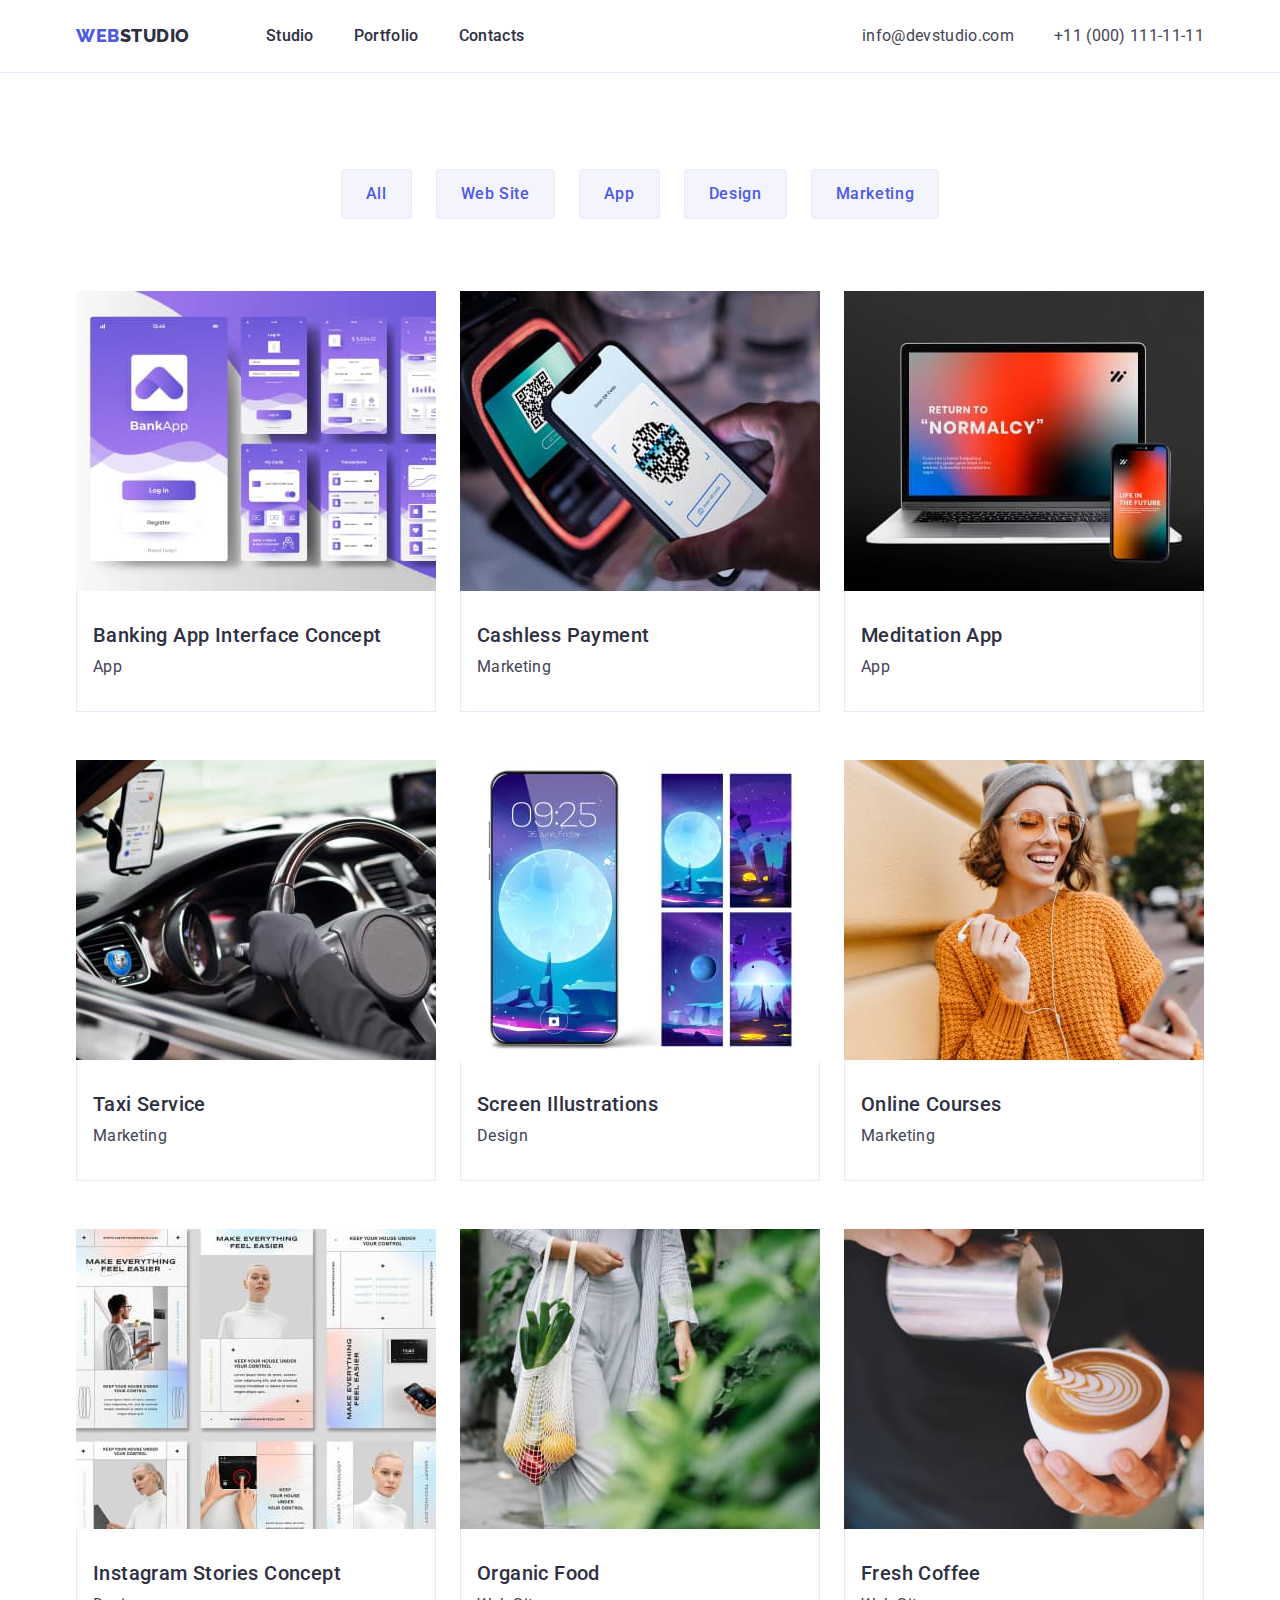
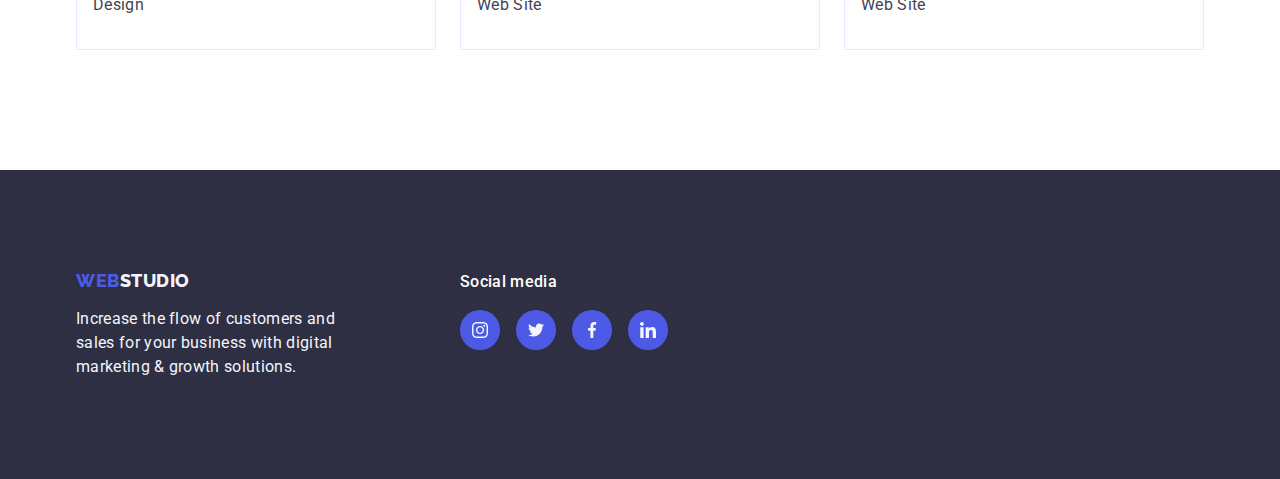
==== portfolio.html @ be149087 "svg" ====
<!DOCTYPE html>
<html lang="en">
  <head>
    <meta charset="UTF-8" />
    <meta name="viewport" content="width=device-width, initial-scale=1.0" />
    <title>Portfolio</title>
    <link
      rel="stylesheet"
      href="https://cdnjs.cloudflare.com/ajax/libs/modern-normalize/2.0.0/modern-normalize.min.css"
    />
    <link rel="stylesheet" href="./css/styles.css" />
    <link rel="preconnect" href="https://fonts.googleapis.com" />
    <link rel="preconnect" href="https://fonts.gstatic.com" crossorigin />
    <link
      href="https://fonts.googleapis.com/css2?family=Raleway:wght@800&family=Roboto:wght@400;500;700;900&display=swap"
      rel="stylesheet"
    />
  </head>
  <body>
    <header class="header">
      <div class="container header-container">
        <nav class="nav">
          <a class="logo logo-header link" href="./index.html"
            >Web<span class="dark-studio">Studio</span></a
          >
          <ul class="list nav-list">
            <li>
              <a class="menu link current" href="./index.html">Studio</a>
            </li>
            <li>
              <a class="menu link current" href="./portfolio.html">Portfolio</a>
            </li>
            <li>
              <a class="menu link current" href="">Contacts</a>
            </li>
          </ul>
        </nav>
        <address class="address">
          <ul class="list list-address">
            <li>
              <a class="contacts link" href="mailto:info@devstudio.com"
                >info@devstudio.com</a
              >
            </li>
            <li>
              <a class="contacts link" href="tel:+110001111111"
                >+11 (000) 111-11-11</a
              >
            </li>
          </ul>
        </address>
      </div>
    </header>
    <main class="page-portfolio">
      <section class="portfolio-section">
        <div class="container">
          <h1 class="visually-hidden">Filter</h1>
          <ul class="list buttons">
            <li class="button-list">
              <button type="button" class="filter">All</button>
            </li>
            <li class="button-list">
              <button type="button" class="filter">Web Site</button>
            </li>
            <li class="button-list">
              <button type="button" class="filter">App</button>
            </li>
            <li class="button-list">
              <button type="button" class="filter">Design</button>
            </li>
            <li class="button-list">
              <button type="button" class="filter">Marketing</button>
            </li>
          </ul>

          <ul class="list portfolio-list-img">
            <li class="list-item-portfolio">
              <a class="link" href="">
                <img
                  src="./images/1.jpg"
                  alt="Banking App"
                  width="360"
                  height="300"
                />
                <div class="cards-name-filter">
                  <h2 class="title-picture">Banking App Interface Concept</h2>
                  <p class="picture-text">App</p>
                </div></a
              >
            </li>
            <li class="list-item-portfolio">
              <a class="link" href="">
                <img
                  src="./images/2.jpg"
                  alt="Payment"
                  width="360"
                  height="300"
                />
                <div class="cards-name-filter">
                  <h2 class="title-picture">Cashless Payment</h2>
                  <p class="picture-text">Marketing</p>
                </div></a
              >
            </li>
            <li class="list-item-portfolio">
              <a class="link" href="">
                <img
                  src="./images/3.jpg"
                  alt="Meditation App"
                  width="360"
                  height="300"
                />
                <div class="cards-name-filter">
                  <h2 class="title-picture">Meditation App</h2>
                  <p class="picture-text">App</p>
                </div></a
              >
            </li>

            <li class="list-item-portfolio">
              <a class="link" href=""
                ><img
                  src="./images/4.jpg"
                  alt="Taxi Service"
                  width="360"
                  height="300"
                />
                <div class="cards-name-filter">
                  <h2 class="title-picture">Taxi Service</h2>
                  <p class="picture-text">Marketing</p>
                </div></a
              >
            </li>
            <li class="list-item-portfolio">
              <a class="link" href="">
                <img
                  src="./images/5.jpg"
                  alt="Screen Illustrations"
                  width="360"
                  height="300"
                />
                <div class="cards-name-filter">
                  <h2 class="title-picture">Screen Illustrations</h2>
                  <p class="picture-text">Design</p>
                </div></a
              >
            </li>
            <li class="list-item-portfolio">
              <a class="link" href=""
                ><img
                  src="./images/6.jpg"
                  alt="Online Courses"
                  width="360"
                  height="300"
                />
                <div class="cards-name-filter">
                  <h2 class="title-picture">Online Courses</h2>
                  <p class="picture-text">Marketing</p>
                </div></a
              >
            </li>

            <li class="list-item-portfolio">
              <a class="link" href=""
                ><img
                  src="./images/7.jpg"
                  alt="Instagram Stories Concept"
                  width="360"
                  height="300"
                />
                <div class="cards-name-filter">
                  <h2 class="title-picture">Instagram Stories Concept</h2>
                  <p class="picture-text">Design</p>
                </div></a
              >
            </li>
            <li class="list-item-portfolio">
              <a class="link" href=""
                ><img
                  src="./images/8.jpg"
                  alt="Organic Food"
                  width="360"
                  height="300"
                />
                <div class="cards-name-filter">
                  <h2 class="title-picture">Organic Food</h2>
                  <p class="picture-text">Web Site</p>
                </div></a
              >
            </li>
            <li class="list-item-portfolio">
              <a class="link" href="">
                <img
                  src="./images/9.jpg"
                  alt="Fresh Coffee"
                  width="360"
                  height="300"
                />
                <div class="cards-name-filter">
                  <h2 class="title-picture">Fresh Coffee</h2>
                  <p class="picture-text">Web Site</p>
                </div></a
              >
            </li>
          </ul>
        </div>
      </section>
    </main>
    <footer class="footer">
      <div class="container container-footer">
        <div>
          <a class="logo link logo-footer" href="./index.html"
            >Web<span class="studio">Studio</span></a
          >
          <p class="footer-paragraph">
            Increase the flow of customers and sales for your business with
            digital marketing & growth solutions.
          </p>
        </div>
        <div>
          <h3 class="footer-social-media">Social media</h3>
          <ul class="socials-block-icons-footer">
            <li class="list">
              <a href=""
                ><div class="socials-block">
                  <svg class="socials-icons" width="16" height="16">
                    <use href="./images/icons.svg#icon-instagram"></use>
                  </svg></div
              ></a>
            </li>
            <li class="list">
              <a href=""
                ><div class="socials-block">
                  <svg class="socials-icons" width="16" height="16">
                    <use href="./images/icons.svg#icon-twitter"></use>
                  </svg></div
              ></a>
            </li>
            <li class="list">
              <a href=""
                ><div class="socials-block">
                  <svg class="socials-icons" width="16" height="16">
                    <use href="./images/icons.svg#icon-facebook"></use>
                  </svg></div
              ></a>
            </li>
            <li class="list">
              <a href=""
                ><div class="socials-block">
                  <svg class="socials-icons" width="16" height="16">
                    <use href="./images/icons.svg#icon-linkedin"></use>
                  </svg></div
              ></a>
            </li>
          </ul>
        </div>
      </div>
    </footer>
  </body>
</html>
---- css/styles.css ----
:root {
  --primary-font: "Roboto", sans-serif;
  --logo-font: "Raleway", sans-serif;
  --primary-brand-color: #4d5ae5;
  --pressed-state-color: #404bbf;
  --dark-color: #2e2f42;
  --text-color: #434455;
  --accent-color: #e7e9fc;
  --light-color: #f4f4fd;
  --white-background: #fff;
  --green-color: #31d0aa;
  --light-slate: #8e8f99;
}
body {
  font-family: var(--primary-font);
  color: var(--text-color);
  background-color: var(--white-background);
}

p,
h1,
h2,
h3,
h4,
h5,
h6 {
  margin-top: 0;
  margin-bottom: 0;
}
ul {
  margin-top: 0;
  margin-bottom: 0;
  padding-left: 0;
}
img {
  display: block;
}
/*--------------------header--------------------*/
.header {
  border-bottom: 1px solid var(--accent-color);
}

.container {
  max-width: 1158px;
  width: 100%;
  padding-left: 15px;
  padding-right: 15px;
  margin: 0 auto;
}
.nav {
  display: flex;
  align-items: center;
  flex-grow: 1;
}
.nav-list {
  display: flex;
  gap: 40px;
}

.current {
  position: relative;
}

.current:hover::after {
  content: "";
  position: absolute;
  height: 4px;
  width: 100%;
  border-radius: 2px;
  bottom: 0;
  left: 0;
  background-color: var(--pressed-state-color);
}

.list-address {
  display: flex;
  gap: 40px;
}
.header-container {
  display: flex;
  align-items: center;
}
.logo {
  font-family: var(--logo-font);
  font-size: 18px;
  color: var(--primary-brand-color);
  font-weight: 800;
  line-height: 1.17;
  letter-spacing: 0.03em;
  text-transform: uppercase;
}

.logo-header {
  margin-right: 76px;
}

.link {
  text-decoration: none;
}
.list {
  list-style: none;
}
.dark-studio {
  color: var(--dark-color);
}

.menu {
  font-weight: 500;
  font-size: 16px;
  line-height: 1.5;
  letter-spacing: 0.02em;
  color: var(--dark-color);
  text-decoration: none;
  padding: 24px 0;
  display: block;
}
.menu:hover,
.menu:focus {
  color: var(--pressed-state-color);
}
.address {
  font-style: normal;
}

.contacts {
  font-size: 16px;
  line-height: 1.5;
  letter-spacing: 0.02em;
  color: var(--text-color);
  text-decoration: none;
}
.contacts:hover,
.contacts:focus {
  color: var(--pressed-state-color);
}

/*--------------------solutions--------------------*/
.title {
  background-color: var(--dark-color);
  margin: 0;
  padding: 188px 0;
  background-image: linear-gradient(
      rgba(46, 47, 66, 0.7),
      rgba(46, 47, 66, 0.7)
    ),
    url(../images/people-office.jpg);
}
.main-title {
  font-size: 56px;
  line-height: 1.07;
  letter-spacing: 0.02em;
  color: var(--white-background);
  max-width: 496px;
  margin: 0 auto;
  text-align: center;
  font-weight: 700;
}
.main-button {
  display: block;
  margin: auto;
  font-size: 16px;
  font-family: var(--primary-font);
  font-weight: 500;
  line-height: 1.5;
  letter-spacing: 0.04em;
  color: var(--white-background);
  background-color: var(--primary-brand-color);
  cursor: pointer;
  padding: 16px 32px;
  border-radius: 4px;
  box-shadow: 0px 4px 4px 0px rgba(0, 0, 0, 0.15);
  margin-top: 48px;
  min-width: 169px;
  height: 56px;
  border: none;
}
.main-button:hover,
.main-button:focus {
  color: var(--white-background);
  background-color: var(--pressed-state-color);
}

/*--------------------features--------------------*/
.visually-hidden {
  position: absolute;
  width: 1px;
  height: 1px;
  margin: -1px;
  border: 0;
  padding: 0;
  white-space: nowrap;
  clip-path: inset(100%);
  clip: rect(0 0 0 0);
  overflow: hidden;
}
.list-features {
  display: flex;
  gap: 24px;
}

.features-block {
  padding: 24px 100px;
  width: 264;
  height: 112;
  background-color: var(--light-color);
  border-radius: 4px;
  margin-bottom: 8px;
}

.item-features {
  width: calc((100% - 72px) / 4);
}
.title-feature {
  font-weight: 500;
  font-size: 20px;
  line-height: 1.2;
  letter-spacing: 0.02em;
  color: var(--dark-color);
  margin-bottom: 8px;
}
.feature-text {
  color: var(--text-color);
  font-size: 16px;
  line-height: 1.5;
  letter-spacing: 0.02em;
}
.features {
  padding: 120px 0;
}
/*--------------------doings--------------------*/
.doings {
  padding-bottom: 120px;
}
.item-doings {
  width: calc((100% - 48px) / 3);
}
.doings-tiile {
  font-size: 36px;
  font-weight: 700;
  line-height: 1.11;
  text-align: center;
  letter-spacing: 0.02em;
  color: var(--dark-color);
  text-transform: capitalize;
  margin-bottom: 72px;
}
.list-doinds {
  display: flex;
  gap: 24px;
  justify-content: center;
}
.img-doings {
  width: 100%;
  max-width: 360px;
}

/*--------------------team--------------------*/

.team {
  background-color: var(--light-color);
  padding: 120px 0;
}

.team-title {
  font-size: 36px;
  line-height: 1.11;
  text-align: center;
  letter-spacing: 0.02em;
  text-transform: capitalize;
  color: var(--dark-color);
  margin-bottom: 72px;
  font-weight: 700;
}

.list-team {
  display: flex;
  gap: 24px;
}

.cards {
  background-color: var(--white-background);
  border-radius: 0px 0px 4px 4px;
  box-shadow: 0px 2px 1px 0px rgba(46, 47, 66, 0.08),
    0px 1px 1px 0px rgba(46, 47, 66, 0.16),
    0px 1px 6px 0px rgba(46, 47, 66, 0.08);
  width: calc((100% - 72px) / 4);
}

.name-profession {
  padding: 32px 16px;
}

.team-card-name {
  font-weight: 500;
  font-size: 20px;
  line-height: 1.2;
  letter-spacing: 0.02em;
  color: var(--dark-color);
  text-align: center;
  margin-bottom: 8px;
}

.team-card-profession {
  color: var(--text-color);
  font-size: 16px;
  line-height: 1.5;
  letter-spacing: 0.02em;
  text-align: center;
}

.socials-block-icons {
  display: flex;
  align-items: center;
  justify-content: center;
  margin-top: 8px;
  gap: 24px;
}

.socials-block {
  display: flex;
  align-items: center;
  justify-content: center;
  position: relative;
  height: 40px;
  width: 40px;
  border-radius: 50%;
  background-color: var(--primary-brand-color);
}

.socials-block:hover {
  background-color: var(--green-color);
}
.socials-icons {
}

/*--------------------customers--------------------*/
.customers {
  padding: 120px 156px;
}

.customers-title {
  font-size: 36px;
  line-height: 1.11;
  text-align: center;
  letter-spacing: 0.02em;
  text-transform: capitalize;
  color: var(--dark-color);
  margin-bottom: 72px;
  font-weight: 700;
}

.customers-block {
  display: flex;
  justify-content: center;
  gap: 24px;
}

.customers-item {
  display: flex;
  justify-content: center;
  align-items: center;
  border-radius: 4px;
  border: 1px solid var(--light-slate);
  width: 168px;
  height: 88px;
}

.customers-icons {
  fill: var(--light-slate);
}

.customers-item:hover {
  border: 1px solid var(--pressed-state-color);
}

.customers-item:is(:hover) .customers-icons {
  fill: var(--pressed-state-color);
}

/*--------------------footer--------------------*/
.footer {
  background-color: var(--dark-color);
  padding: 100px 0;
}

.container-footer {
  display: flex;
  gap: 120px;
}

.footer-social-media {
  font-size: 16px;
  font-style: normal;
  font-weight: 500;
  line-height: 24px;
  letter-spacing: 0.02em;
  color: var(--white-background);
  margin-bottom: 16px;
}

.socials-block-icons-footer {
  display: flex;
  align-items: center;
  justify-content: center;
  margin-top: 8px;
  gap: 16px;
}

.logo-footer {
  display: inline-block;
  margin-bottom: 16px;
}

.footer .studio {
  color: var(--light-color);
}

.footer-paragraph {
  font-size: 16px;
  line-height: 1.5;
  color: var(--light-color);
  letter-spacing: 0.02em;
  width: 100%;
  max-width: 264px;
}

/*--------------------buttons-portfolio--------------------*/
.portfolio-section {
  padding-top: 96px;
  padding-bottom: 120px;
}

.buttons {
  display: flex;
  justify-content: center;
  gap: 24px;
  margin-bottom: 72px;
}

.filter {
  font-family: var(--primary-font);
  font-weight: 500;
  letter-spacing: 0.04em;
  font-size: 16px;
  line-height: 1.5;
  color: var(--primary-brand-color);
  background-color: var(--light-color);
  cursor: pointer;
  border-radius: 4px;
  border: 1px solid var(--accent-color);
  padding: 12px 24px;
}

.filter:hover,
.filter:focus {
  color: var(--white-background);
  background-color: var(--pressed-state-color);
  border: 1px solid transparent;
}

.portfolio-list-img {
  padding: 0;
  display: flex;
  flex-wrap: wrap;
  row-gap: 48px;
  column-gap: 24px;
}

.list-item-portfolio {
  background: var(--white-background);
  width: calc((100% - 48px) / 3);
}
.cards-name-filter {
  padding-top: 32px;
  padding-right: 16px;
  padding-bottom: 32px;
  padding-left: 16px;
  border: 1px solid var(--accent-color);
  border-top: none;
}
.title-picture {
  font-weight: 500;
  font-size: 20px;
  line-height: 1.2;
  letter-spacing: 0.02em;
  color: var(--dark-color);
  margin-bottom: 8px;
}
.picture-text {
  color: var(--text-color);
  font-size: 16px;
  line-height: 1.5;
  letter-spacing: 0.02em;
}
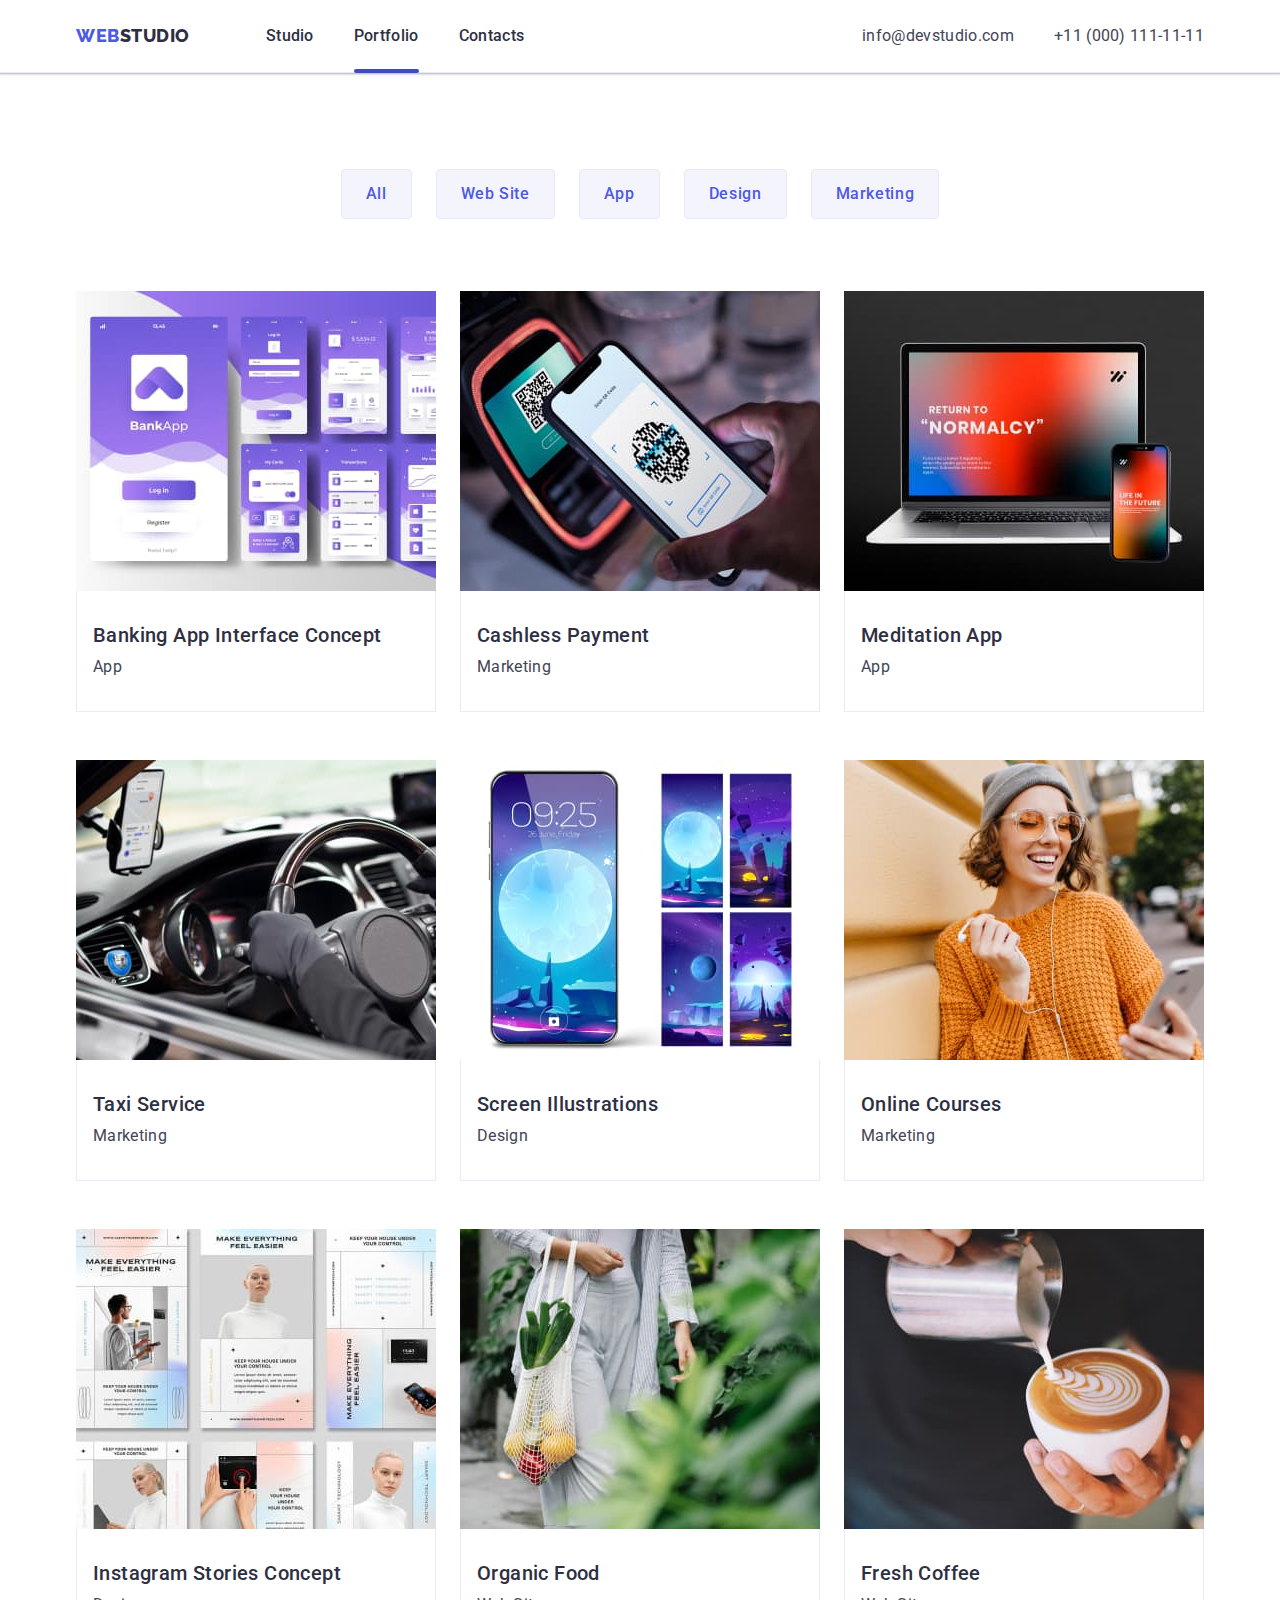
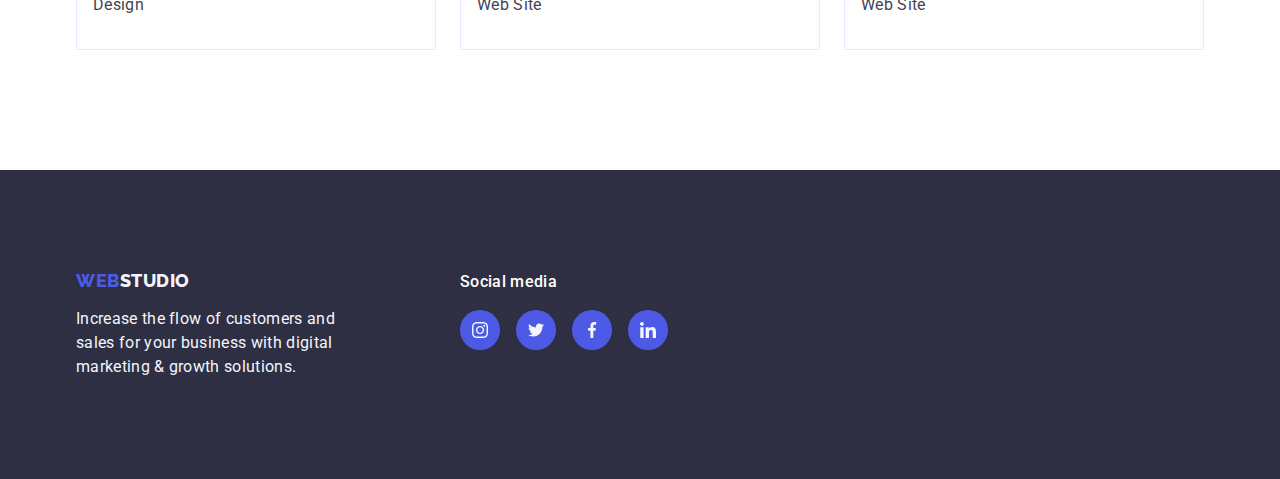
==== commit cf18be66: "update" ====
--- a/portfolio.html
+++ b/portfolio.html
@@ -25,13 +25,13 @@
           >
           <ul class="list nav-list">
             <li>
-              <a class="menu link current" href="./index.html">Studio</a>
+              <a class="menu link" href="./index.html">Studio</a>
             </li>
             <li>
               <a class="menu link current" href="./portfolio.html">Portfolio</a>
             </li>
             <li>
-              <a class="menu link current" href="">Contacts</a>
+              <a class="menu link" href="">Contacts</a>
             </li>
           </ul>
         </nav>
@@ -76,12 +76,20 @@
           <ul class="list portfolio-list-img">
             <li class="list-item-portfolio">
               <a class="link" href="">
-                <img
-                  src="./images/1.jpg"
-                  alt="Banking App"
-                  width="360"
-                  height="300"
-                />
+                <div class="img-and-text">
+                  <img
+                    class="portfolio-image"
+                    src="./images/1.jpg"
+                    alt="Banking App"
+                    width="360"
+                    height="300"
+                  />
+                  <p class="portfolio-cover-text">
+                    Lorem ipsum dolor sit amet consectetur adipisicing elit.
+                    Ullam, qui aliquam eligendi neque mollitia incidunt? Iure
+                    ratione veritatis magnam vitae.
+                  </p>
+                </div>
                 <div class="cards-name-filter">
                   <h2 class="title-picture">Banking App Interface Concept</h2>
                   <p class="picture-text">App</p>
@@ -90,12 +98,19 @@
             </li>
             <li class="list-item-portfolio">
               <a class="link" href="">
-                <img
-                  src="./images/2.jpg"
-                  alt="Payment"
-                  width="360"
-                  height="300"
-                />
+                <div class="img-and-text">
+                  <img
+                    src="./images/2.jpg"
+                    alt="Payment"
+                    width="360"
+                    height="300"
+                  />
+                  <p class="portfolio-cover-text">
+                    Lorem ipsum dolor sit amet consectetur adipisicing elit.
+                    Ullam, qui aliquam eligendi neque mollitia incidunt? Iure
+                    ratione veritatis magnam vitae.
+                  </p>
+                </div>
                 <div class="cards-name-filter">
                   <h2 class="title-picture">Cashless Payment</h2>
                   <p class="picture-text">Marketing</p>
@@ -104,12 +119,19 @@
             </li>
             <li class="list-item-portfolio">
               <a class="link" href="">
-                <img
-                  src="./images/3.jpg"
-                  alt="Meditation App"
-                  width="360"
-                  height="300"
-                />
+                <div class="img-and-text">
+                  <img
+                    src="./images/3.jpg"
+                    alt="Meditation App"
+                    width="360"
+                    height="300"
+                  />
+                  <p class="portfolio-cover-text">
+                    Lorem ipsum dolor sit amet consectetur adipisicing elit.
+                    Ullam, qui aliquam eligendi neque mollitia incidunt? Iure
+                    ratione veritatis magnam vitae.
+                  </p>
+                </div>
                 <div class="cards-name-filter">
                   <h2 class="title-picture">Meditation App</h2>
                   <p class="picture-text">App</p>
@@ -119,12 +141,19 @@
 
             <li class="list-item-portfolio">
               <a class="link" href=""
-                ><img
-                  src="./images/4.jpg"
-                  alt="Taxi Service"
-                  width="360"
-                  height="300"
-                />
+                ><div class="img-and-text">
+                  <img
+                    src="./images/4.jpg"
+                    alt="Taxi Service"
+                    width="360"
+                    height="300"
+                  />
+                  <p class="portfolio-cover-text">
+                    Lorem ipsum dolor sit amet consectetur adipisicing elit.
+                    Ullam, qui aliquam eligendi neque mollitia incidunt? Iure
+                    ratione veritatis magnam vitae.
+                  </p>
+                </div>
                 <div class="cards-name-filter">
                   <h2 class="title-picture">Taxi Service</h2>
                   <p class="picture-text">Marketing</p>
@@ -133,12 +162,19 @@
             </li>
             <li class="list-item-portfolio">
               <a class="link" href="">
-                <img
-                  src="./images/5.jpg"
-                  alt="Screen Illustrations"
-                  width="360"
-                  height="300"
-                />
+                <div class="img-and-text">
+                  <img
+                    src="./images/5.jpg"
+                    alt="Screen Illustrations"
+                    width="360"
+                    height="300"
+                  />
+                  <p class="portfolio-cover-text">
+                    Lorem ipsum dolor sit amet consectetur adipisicing elit.
+                    Ullam, qui aliquam eligendi neque mollitia incidunt? Iure
+                    ratione veritatis magnam vitae.
+                  </p>
+                </div>
                 <div class="cards-name-filter">
                   <h2 class="title-picture">Screen Illustrations</h2>
                   <p class="picture-text">Design</p>
@@ -147,12 +183,19 @@
             </li>
             <li class="list-item-portfolio">
               <a class="link" href=""
-                ><img
-                  src="./images/6.jpg"
-                  alt="Online Courses"
-                  width="360"
-                  height="300"
-                />
+                ><div class="img-and-text">
+                  <img
+                    src="./images/6.jpg"
+                    alt="Online Courses"
+                    width="360"
+                    height="300"
+                  />
+                  <p class="portfolio-cover-text">
+                    Lorem ipsum dolor sit amet consectetur adipisicing elit.
+                    Ullam, qui aliquam eligendi neque mollitia incidunt? Iure
+                    ratione veritatis magnam vitae.
+                  </p>
+                </div>
                 <div class="cards-name-filter">
                   <h2 class="title-picture">Online Courses</h2>
                   <p class="picture-text">Marketing</p>
@@ -162,12 +205,19 @@
 
             <li class="list-item-portfolio">
               <a class="link" href=""
-                ><img
-                  src="./images/7.jpg"
-                  alt="Instagram Stories Concept"
-                  width="360"
-                  height="300"
-                />
+                ><div class="img-and-text">
+                  <img
+                    src="./images/7.jpg"
+                    alt="Instagram Stories Concept"
+                    width="360"
+                    height="300"
+                  />
+                  <p class="portfolio-cover-text">
+                    Lorem ipsum dolor sit amet consectetur adipisicing elit.
+                    Ullam, qui aliquam eligendi neque mollitia incidunt? Iure
+                    ratione veritatis magnam vitae.
+                  </p>
+                </div>
                 <div class="cards-name-filter">
                   <h2 class="title-picture">Instagram Stories Concept</h2>
                   <p class="picture-text">Design</p>
@@ -176,12 +226,19 @@
             </li>
             <li class="list-item-portfolio">
               <a class="link" href=""
-                ><img
-                  src="./images/8.jpg"
-                  alt="Organic Food"
-                  width="360"
-                  height="300"
-                />
+                ><div class="img-and-text">
+                  <img
+                    src="./images/8.jpg"
+                    alt="Organic Food"
+                    width="360"
+                    height="300"
+                  />
+                  <p class="portfolio-cover-text">
+                    Lorem ipsum dolor sit amet consectetur adipisicing elit.
+                    Ullam, qui aliquam eligendi neque mollitia incidunt? Iure
+                    ratione veritatis magnam vitae.
+                  </p>
+                </div>
                 <div class="cards-name-filter">
                   <h2 class="title-picture">Organic Food</h2>
                   <p class="picture-text">Web Site</p>
@@ -190,12 +247,19 @@
             </li>
             <li class="list-item-portfolio">
               <a class="link" href="">
-                <img
-                  src="./images/9.jpg"
-                  alt="Fresh Coffee"
-                  width="360"
-                  height="300"
-                />
+                <div class="img-and-text">
+                  <img
+                    src="./images/9.jpg"
+                    alt="Fresh Coffee"
+                    width="360"
+                    height="300"
+                  />
+                  <p class="portfolio-cover-text">
+                    Lorem ipsum dolor sit amet consectetur adipisicing elit.
+                    Ullam, qui aliquam eligendi neque mollitia incidunt? Iure
+                    ratione veritatis magnam vitae.
+                  </p>
+                </div>
                 <div class="cards-name-filter">
                   <h2 class="title-picture">Fresh Coffee</h2>
                   <p class="picture-text">Web Site</p>
--- a/css/styles.css
+++ b/css/styles.css
@@ -38,6 +38,8 @@
 /*--------------------header--------------------*/
 .header {
   border-bottom: 1px solid var(--accent-color);
+  box-shadow: 0px 2px 1px rgba(46, 47, 66, 0.08),
+    0px 1px 1px rgba(46, 47, 66, 0.16), 0px 1px 6px rgba(46, 47, 66, 0.08);
 }
 
 .container {
@@ -59,6 +61,17 @@
 
 .current {
   position: relative;
+}
+
+.current::after {
+  content: "";
+  position: absolute;
+  left: 0;
+  bottom: -1px;
+  height: 4px;
+  width: 100%;
+  border-radius: 2px;
+  background-color: var(--pressed-state-color);
 }
 
 .current:hover::after {
@@ -70,6 +83,7 @@
   bottom: 0;
   left: 0;
   background-color: var(--pressed-state-color);
+  transition: color 250ms cubic-bezier(0.4, 0, 0.2, 1);
 }
 
 .list-address {
@@ -113,6 +127,7 @@
   text-decoration: none;
   padding: 24px 0;
   display: block;
+  transition: color 250ms cubic-bezier(0.4, 0, 0.2, 1);
 }
 .menu:hover,
 .menu:focus {
@@ -128,6 +143,7 @@
   letter-spacing: 0.02em;
   color: var(--text-color);
   text-decoration: none;
+  transition: 250ms cubic-bezier(0.4, 0, 0.2, 1);
 }
 .contacts:hover,
 .contacts:focus {
@@ -173,6 +189,7 @@
   min-width: 169px;
   height: 56px;
   border: none;
+  transition: background-color 250ms cubic-bezier(0.4, 0, 0.2, 1);
 }
 .main-button:hover,
 .main-button:focus {
@@ -325,6 +342,7 @@
   width: 40px;
   border-radius: 50%;
   background-color: var(--primary-brand-color);
+  transition: background-color 250ms cubic-bezier(0.4, 0, 0.2, 1);
 }
 
 .socials-block:hover {
@@ -367,6 +385,7 @@
 
 .customers-icons {
   fill: var(--light-slate);
+  transition: fill 250ms cubic-bezier(0.4, 0, 0.2, 1);
 }
 
 .customers-item:hover {
@@ -449,6 +468,7 @@
   border-radius: 4px;
   border: 1px solid var(--accent-color);
   padding: 12px 24px;
+  transition: background-color 250ms cubic-bezier(0.4, 0, 0.2, 1);
 }
 
 .filter:hover,
@@ -470,6 +490,33 @@
   background: var(--white-background);
   width: calc((100% - 48px) / 3);
 }
+
+.img-and-text {
+  position: relative;
+  overflow: hidden;
+}
+
+.list-item-portfolio:hover .portfolio-cover-text {
+  transform: translateY(0);
+}
+
+.portfolio-cover-text {
+  position: absolute;
+  top: 0;
+  left: 0;
+  color: var(--light-color);
+  font-size: 16px;
+  font-style: normal;
+  font-weight: 400;
+  line-height: 1.5;
+  letter-spacing: 0.02em;
+  background-color: var(--primary-brand-color);
+  padding: 40px 32px;
+  height: 300px;
+  transform: translateY(100%);
+  transition: transform 250ms cubic-bezier(0.4, 0, 0.2, 1);
+}
+
 .cards-name-filter {
   padding-top: 32px;
   padding-right: 16px;
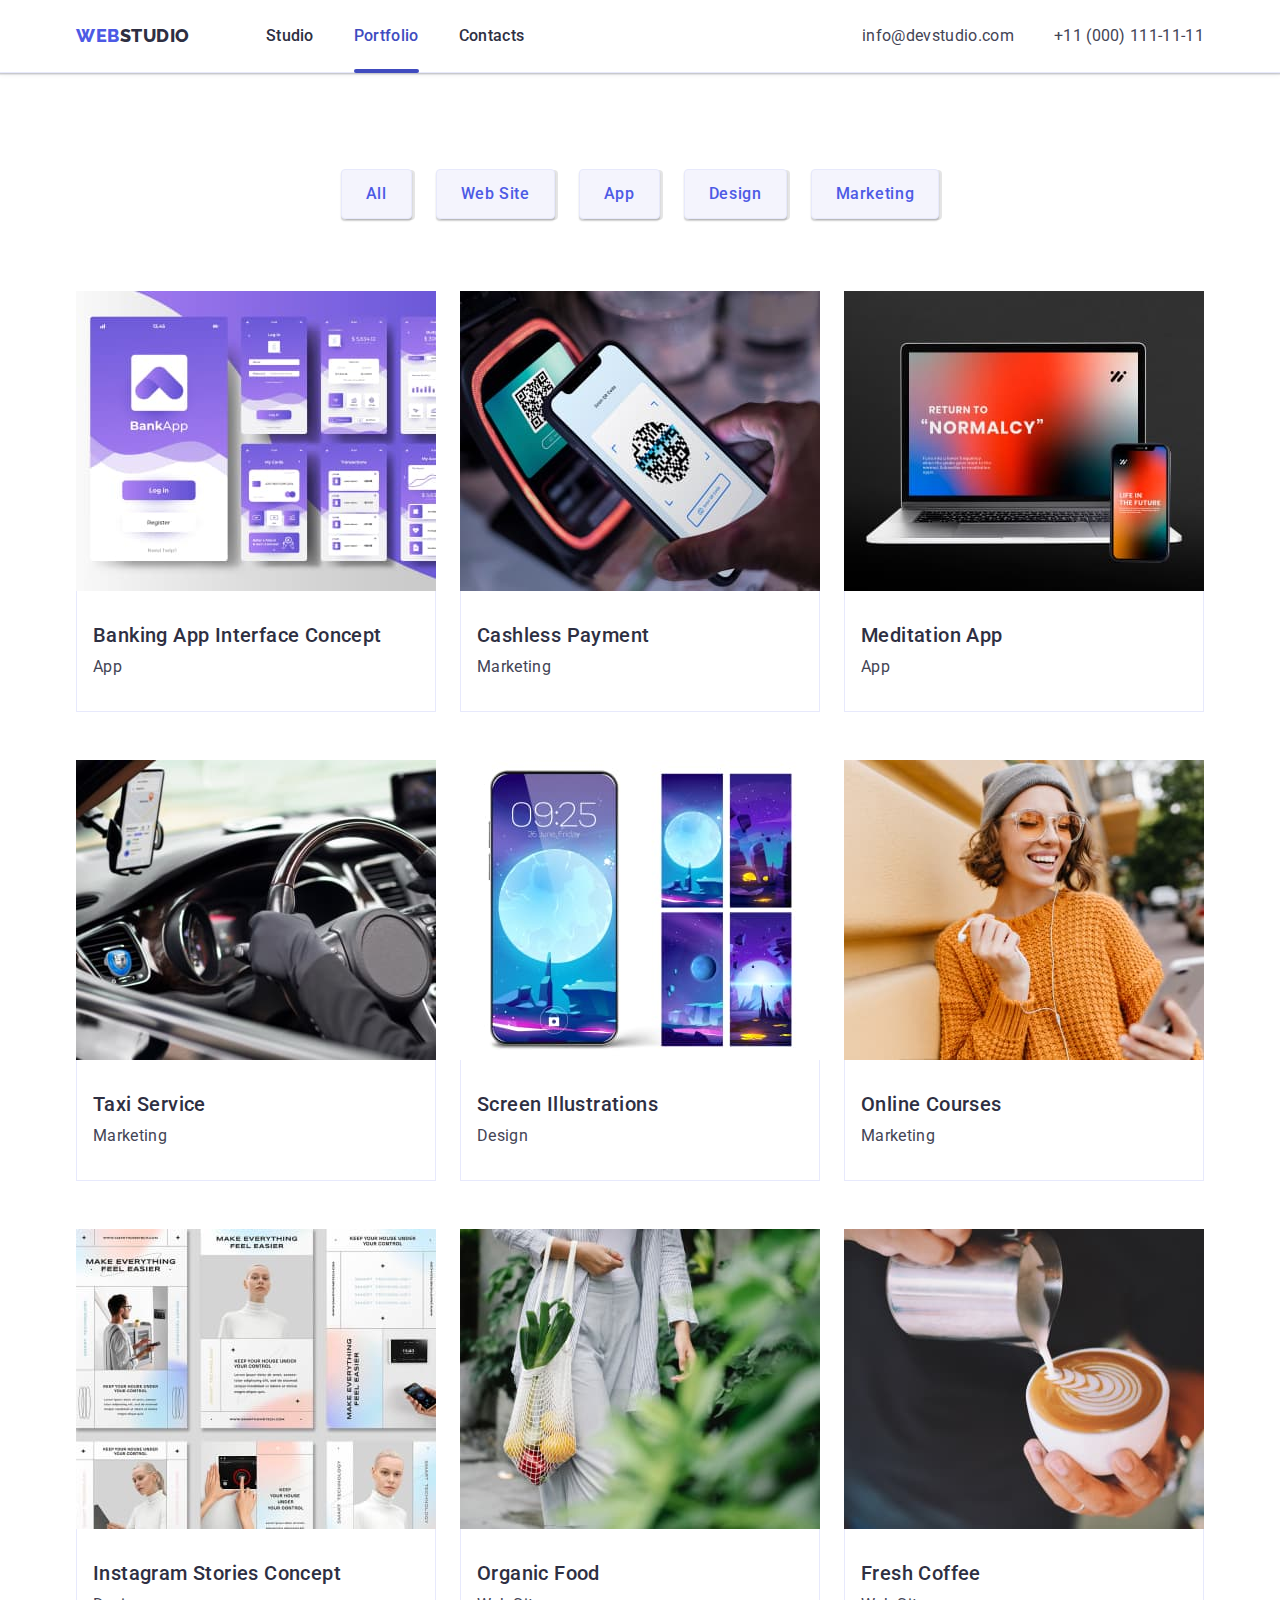
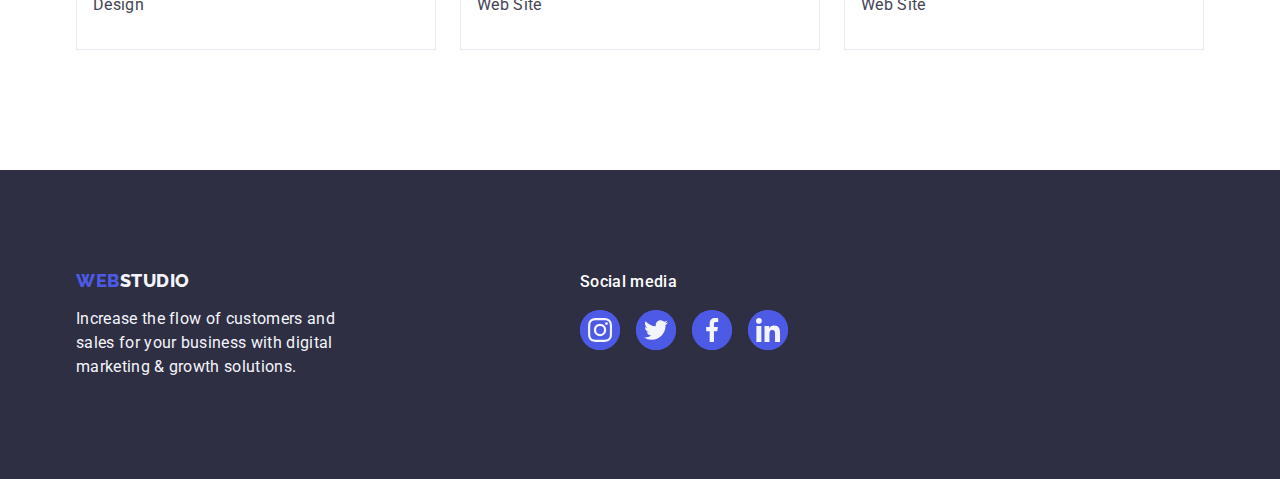
==== commit 782af249: "modal" ====
--- a/portfolio.html
+++ b/portfolio.html
@@ -75,7 +75,7 @@
 
           <ul class="list portfolio-list-img">
             <li class="list-item-portfolio">
-              <a class="link" href="">
+              <a class="link portfolio-link" href="">
                 <div class="img-and-text">
                   <img
                     class="portfolio-image"
@@ -85,9 +85,9 @@
                     height="300"
                   />
                   <p class="portfolio-cover-text">
-                    Lorem ipsum dolor sit amet consectetur adipisicing elit.
-                    Ullam, qui aliquam eligendi neque mollitia incidunt? Iure
-                    ratione veritatis magnam vitae.
+                    14 Stylish and User-Friendly App Design Concepts · Task
+                    Manager App · Calorie Tracker App · Exotic Fruit Ecommerce
+                    App · Cloud Storage App
                   </p>
                 </div>
                 <div class="cards-name-filter">
@@ -97,7 +97,7 @@
               >
             </li>
             <li class="list-item-portfolio">
-              <a class="link" href="">
+              <a class="link portfolio-link" href="">
                 <div class="img-and-text">
                   <img
                     src="./images/2.jpg"
@@ -106,9 +106,9 @@
                     height="300"
                   />
                   <p class="portfolio-cover-text">
-                    Lorem ipsum dolor sit amet consectetur adipisicing elit.
-                    Ullam, qui aliquam eligendi neque mollitia incidunt? Iure
-                    ratione veritatis magnam vitae.
+                    14 Stylish and User-Friendly App Design Concepts · Task
+                    Manager App · Calorie Tracker App · Exotic Fruit Ecommerce
+                    App · Cloud Storage App
                   </p>
                 </div>
                 <div class="cards-name-filter">
@@ -118,7 +118,7 @@
               >
             </li>
             <li class="list-item-portfolio">
-              <a class="link" href="">
+              <a class="link portfolio-link" href="">
                 <div class="img-and-text">
                   <img
                     src="./images/3.jpg"
@@ -127,9 +127,9 @@
                     height="300"
                   />
                   <p class="portfolio-cover-text">
-                    Lorem ipsum dolor sit amet consectetur adipisicing elit.
-                    Ullam, qui aliquam eligendi neque mollitia incidunt? Iure
-                    ratione veritatis magnam vitae.
+                    14 Stylish and User-Friendly App Design Concepts · Task
+                    Manager App · Calorie Tracker App · Exotic Fruit Ecommerce
+                    App · Cloud Storage App
                   </p>
                 </div>
                 <div class="cards-name-filter">
@@ -140,7 +140,7 @@
             </li>
 
             <li class="list-item-portfolio">
-              <a class="link" href=""
+              <a class="link portfolio-link" href=""
                 ><div class="img-and-text">
                   <img
                     src="./images/4.jpg"
@@ -149,9 +149,9 @@
                     height="300"
                   />
                   <p class="portfolio-cover-text">
-                    Lorem ipsum dolor sit amet consectetur adipisicing elit.
-                    Ullam, qui aliquam eligendi neque mollitia incidunt? Iure
-                    ratione veritatis magnam vitae.
+                    14 Stylish and User-Friendly App Design Concepts · Task
+                    Manager App · Calorie Tracker App · Exotic Fruit Ecommerce
+                    App · Cloud Storage App
                   </p>
                 </div>
                 <div class="cards-name-filter">
@@ -161,7 +161,7 @@
               >
             </li>
             <li class="list-item-portfolio">
-              <a class="link" href="">
+              <a class="link portfolio-link" href="">
                 <div class="img-and-text">
                   <img
                     src="./images/5.jpg"
@@ -170,9 +170,9 @@
                     height="300"
                   />
                   <p class="portfolio-cover-text">
-                    Lorem ipsum dolor sit amet consectetur adipisicing elit.
-                    Ullam, qui aliquam eligendi neque mollitia incidunt? Iure
-                    ratione veritatis magnam vitae.
+                    14 Stylish and User-Friendly App Design Concepts · Task
+                    Manager App · Calorie Tracker App · Exotic Fruit Ecommerce
+                    App · Cloud Storage App
                   </p>
                 </div>
                 <div class="cards-name-filter">
@@ -182,7 +182,7 @@
               >
             </li>
             <li class="list-item-portfolio">
-              <a class="link" href=""
+              <a class="link portfolio-link" href=""
                 ><div class="img-and-text">
                   <img
                     src="./images/6.jpg"
@@ -191,9 +191,9 @@
                     height="300"
                   />
                   <p class="portfolio-cover-text">
-                    Lorem ipsum dolor sit amet consectetur adipisicing elit.
-                    Ullam, qui aliquam eligendi neque mollitia incidunt? Iure
-                    ratione veritatis magnam vitae.
+                    14 Stylish and User-Friendly App Design Concepts · Task
+                    Manager App · Calorie Tracker App · Exotic Fruit Ecommerce
+                    App · Cloud Storage App
                   </p>
                 </div>
                 <div class="cards-name-filter">
@@ -204,7 +204,7 @@
             </li>
 
             <li class="list-item-portfolio">
-              <a class="link" href=""
+              <a class="link portfolio-link" href=""
                 ><div class="img-and-text">
                   <img
                     src="./images/7.jpg"
@@ -213,9 +213,9 @@
                     height="300"
                   />
                   <p class="portfolio-cover-text">
-                    Lorem ipsum dolor sit amet consectetur adipisicing elit.
-                    Ullam, qui aliquam eligendi neque mollitia incidunt? Iure
-                    ratione veritatis magnam vitae.
+                    14 Stylish and User-Friendly App Design Concepts · Task
+                    Manager App · Calorie Tracker App · Exotic Fruit Ecommerce
+                    App · Cloud Storage App
                   </p>
                 </div>
                 <div class="cards-name-filter">
@@ -225,7 +225,7 @@
               >
             </li>
             <li class="list-item-portfolio">
-              <a class="link" href=""
+              <a class="link portfolio-link" href=""
                 ><div class="img-and-text">
                   <img
                     src="./images/8.jpg"
@@ -234,9 +234,9 @@
                     height="300"
                   />
                   <p class="portfolio-cover-text">
-                    Lorem ipsum dolor sit amet consectetur adipisicing elit.
-                    Ullam, qui aliquam eligendi neque mollitia incidunt? Iure
-                    ratione veritatis magnam vitae.
+                    14 Stylish and User-Friendly App Design Concepts · Task
+                    Manager App · Calorie Tracker App · Exotic Fruit Ecommerce
+                    App · Cloud Storage App
                   </p>
                 </div>
                 <div class="cards-name-filter">
@@ -246,7 +246,7 @@
               >
             </li>
             <li class="list-item-portfolio">
-              <a class="link" href="">
+              <a class="link portfolio-link" href="">
                 <div class="img-and-text">
                   <img
                     src="./images/9.jpg"
@@ -255,9 +255,9 @@
                     height="300"
                   />
                   <p class="portfolio-cover-text">
-                    Lorem ipsum dolor sit amet consectetur adipisicing elit.
-                    Ullam, qui aliquam eligendi neque mollitia incidunt? Iure
-                    ratione veritatis magnam vitae.
+                    14 Stylish and User-Friendly App Design Concepts · Task
+                    Manager App · Calorie Tracker App · Exotic Fruit Ecommerce
+                    App · Cloud Storage App
                   </p>
                 </div>
                 <div class="cards-name-filter">
@@ -272,7 +272,7 @@
     </main>
     <footer class="footer">
       <div class="container container-footer">
-        <div>
+        <div class="logo-and-paragraf">
           <a class="logo link logo-footer" href="./index.html"
             >Web<span class="studio">Studio</span></a
           >
@@ -282,36 +282,36 @@
           </p>
         </div>
         <div>
-          <h3 class="footer-social-media">Social media</h3>
+          <p class="footer-social-media">Social media</p>
           <ul class="socials-block-icons-footer">
             <li class="list">
-              <a href=""
+              <a class="footer-icons-link link" href=""
                 ><div class="socials-block">
-                  <svg class="socials-icons" width="16" height="16">
+                  <svg class="socials-icons" width="24" height="24">
                     <use href="./images/icons.svg#icon-instagram"></use>
                   </svg></div
               ></a>
             </li>
             <li class="list">
-              <a href=""
+              <a class="footer-icons-link link" href=""
                 ><div class="socials-block">
-                  <svg class="socials-icons" width="16" height="16">
+                  <svg class="socials-icons" width="24" height="24">
                     <use href="./images/icons.svg#icon-twitter"></use>
                   </svg></div
               ></a>
             </li>
             <li class="list">
-              <a href=""
+              <a class="footer-icons-link link" href=""
                 ><div class="socials-block">
-                  <svg class="socials-icons" width="16" height="16">
+                  <svg class="socials-icons" width="24" height="24">
                     <use href="./images/icons.svg#icon-facebook"></use>
                   </svg></div
               ></a>
             </li>
             <li class="list">
-              <a href=""
+              <a class="footer-icons-link link" href=""
                 ><div class="socials-block">
-                  <svg class="socials-icons" width="16" height="16">
+                  <svg class="socials-icons" width="24" height="24">
                     <use href="./images/icons.svg#icon-linkedin"></use>
                   </svg></div
               ></a>
--- a/css/styles.css
+++ b/css/styles.css
@@ -59,33 +59,6 @@
   gap: 40px;
 }
 
-.current {
-  position: relative;
-}
-
-.current::after {
-  content: "";
-  position: absolute;
-  left: 0;
-  bottom: -1px;
-  height: 4px;
-  width: 100%;
-  border-radius: 2px;
-  background-color: var(--pressed-state-color);
-}
-
-.current:hover::after {
-  content: "";
-  position: absolute;
-  height: 4px;
-  width: 100%;
-  border-radius: 2px;
-  bottom: 0;
-  left: 0;
-  background-color: var(--pressed-state-color);
-  transition: color 250ms cubic-bezier(0.4, 0, 0.2, 1);
-}
-
 .list-address {
   display: flex;
   gap: 40px;
@@ -133,6 +106,35 @@
 .menu:focus {
   color: var(--pressed-state-color);
 }
+
+.current {
+  position: relative;
+  color: var(--pressed-state-color);
+}
+
+.current::after {
+  content: "";
+  position: absolute;
+  left: 0;
+  bottom: -1px;
+  height: 4px;
+  width: 100%;
+  border-radius: 2px;
+  background-color: var(--pressed-state-color);
+}
+
+.current:hover::after {
+  content: "";
+  position: absolute;
+  height: 4px;
+  width: 100%;
+  border-radius: 2px;
+  bottom: 0;
+  left: 0;
+  background-color: var(--pressed-state-color);
+  transition: color 250ms cubic-bezier(0.4, 0, 0.2, 1);
+}
+
 .address {
   font-style: normal;
 }
@@ -143,7 +145,7 @@
   letter-spacing: 0.02em;
   color: var(--text-color);
   text-decoration: none;
-  transition: 250ms cubic-bezier(0.4, 0, 0.2, 1);
+  transition: color 250ms cubic-bezier(0.4, 0, 0.2, 1);
 }
 .contacts:hover,
 .contacts:focus {
@@ -160,6 +162,10 @@
       rgba(46, 47, 66, 0.7)
     ),
     url(../images/people-office.jpg);
+  max-width: 1440px;
+  background-repeat: no-repeat;
+  background-position: center;
+  background-size: cover;
 }
 .main-title {
   font-size: 56px;
@@ -216,12 +222,14 @@
 }
 
 .features-block {
-  padding: 24px 100px;
-  width: 264;
-  height: 112;
+  width: 264px;
+  height: 112px;
   background-color: var(--light-color);
   border-radius: 4px;
   margin-bottom: 8px;
+  display: flex;
+  align-items: center;
+  justify-content: center;
 }
 
 .item-features {
@@ -304,7 +312,7 @@
 }
 
 .name-profession {
-  padding: 32px 16px;
+  padding: 32px 0;
 }
 
 .team-card-name {
@@ -349,11 +357,28 @@
   background-color: var(--green-color);
 }
 .socials-icons {
+  fill: var(--light-color);
+}
+
+.socials-link {
+  display: flex;
+  align-items: center;
+  justify-content: center;
+  width: 100%;
+  height: 100%;
+  background-color: var(--primary-brand-color);
+  border-radius: 50%;
+  background-color: 250ms cubic-bezier(0.4, 0, 0.2, 1);
+}
+
+.socials-link:hover,
+.socials-link:focus {
+  background-color: var(--pressed-state-color);
 }
 
 /*--------------------customers--------------------*/
 .customers {
-  padding: 120px 156px;
+  padding: 120px 0;
 }
 
 .customers-title {
@@ -369,31 +394,36 @@
 
 .customers-block {
   display: flex;
-  justify-content: center;
   gap: 24px;
 }
 
-.customers-item {
+.customers-list {
+  width: calc((100% - 120px) / 6);
+  height: 88px;
+}
+
+.customers-link {
   display: flex;
   justify-content: center;
   align-items: center;
   border-radius: 4px;
   border: 1px solid var(--light-slate);
-  width: 168px;
-  height: 88px;
+  width: 100%;
+  height: 100%;
+}
+
+.customers-link:hover,
+.customers-link:focus {
+  border: 1px solid var(--pressed-state-color);
+}
+
+.customers-link:is(:hover) .customers-icons {
+  fill: var(--pressed-state-color);
 }
 
 .customers-icons {
   fill: var(--light-slate);
   transition: fill 250ms cubic-bezier(0.4, 0, 0.2, 1);
-}
-
-.customers-item:hover {
-  border: 1px solid var(--pressed-state-color);
-}
-
-.customers-item:is(:hover) .customers-icons {
-  fill: var(--pressed-state-color);
 }
 
 /*--------------------footer--------------------*/
@@ -405,16 +435,40 @@
 .container-footer {
   display: flex;
   gap: 120px;
+  align-items: baseline;
+}
+
+.logo-and-paragraf {
+  margin-right: 120px;
 }
 
 .footer-social-media {
   font-size: 16px;
   font-style: normal;
   font-weight: 500;
-  line-height: 24px;
+  line-height: 1.5;
   letter-spacing: 0.02em;
   color: var(--white-background);
   margin-bottom: 16px;
+}
+
+.footer-icons-link {
+  width: 100%;
+  height: 100%;
+  background-color: var(--primary-brand-color);
+  border-radius: 50%;
+  display: flex;
+  justify-content: center;
+  align-items: center;
+}
+
+.footer-icons-link:hover,
+.footer-icons-link:focus {
+  background-color: var(--green-color);
+}
+
+.socials-icons {
+  fill: var(--light-color);
 }
 
 .socials-block-icons-footer {
@@ -454,6 +508,13 @@
   justify-content: center;
   gap: 24px;
   margin-bottom: 72px;
+}
+
+.button-list {
+  transition: color 250ms cubic-bezier(0.4, 0, 0.2, 1),
+    background-color 250ms cubic-bezier(0.4, 0, 0.2, 1),
+    border-color 250ms cubic-bezier(0.4, 0, 0.2, 1),
+    box-shadow 250ms cubic-bezier(0.4, 0, 0.2, 1);
 }
 
 .filter {
@@ -469,6 +530,8 @@
   border: 1px solid var(--accent-color);
   padding: 12px 24px;
   transition: background-color 250ms cubic-bezier(0.4, 0, 0.2, 1);
+  box-shadow: 3px 1px rgba(0, 0, 0, 0.1), 0px 2px 1px rgba(0, 0, 0, 0.08),
+    0px 2px 2px rgba(0, 0, 0, 0.12);
 }
 
 .filter:hover,
@@ -476,6 +539,8 @@
   color: var(--white-background);
   background-color: var(--pressed-state-color);
   border: 1px solid transparent;
+  box-shadow: 3px 1px rgba(0, 0, 0, 0.1), 0px 2px 1px rgba(0, 0, 0, 0.08),
+    0px 2px 2px rgba(0, 0, 0, 0.12);
 }
 
 .portfolio-list-img {
@@ -489,6 +554,16 @@
 .list-item-portfolio {
   background: var(--white-background);
   width: calc((100% - 48px) / 3);
+}
+
+.portfolio-link {
+  display: block;
+  transition: box-shadow 250ms cubic-bezier(0.4, 0, 0.2, 1);
+}
+
+.portfolio-link:hover {
+  box-shadow: 0px 1px 6px rgba(46, 47, 66, 0.08),
+    0px 1px 1px rgba(46, 47, 66, 0.16), 0px 2px 1px rgba(46, 47, 66, 0.08);
 }
 
 .img-and-text {
@@ -539,3 +614,69 @@
   line-height: 1.5;
   letter-spacing: 0.02em;
 }
+
+/*--------------------modal-backdrope--------------------*/
+
+.backdrope {
+  position: fixed;
+  top: 0;
+  width: 100%;
+  height: 100%;
+  background-color: rgba(46, 47, 66, 0.4);
+  transition: opacity 250ms cubic-bezier(0.4, 0, 0.2, 1),
+    visibility 250ms cubic-bezier(0.4, 0, 0.2, 1);
+}
+
+.modal {
+  width: 408px;
+  min-height: 584px;
+  background-color: #fcfcfc;
+  border-radius: 4px;
+  position: absolute;
+  left: 50%;
+  top: 50%;
+  transform: translate(-50%, -50%);
+  box-shadow: 0px 1px 1px rgba(0, 0, 0, 0.14), 0px 1px 3px rgba(0, 0, 0, 0.12),
+    0px 2px 1px rgba(0, 0, 0, 0.2);
+  transform: 250ms cubic-bezier(0.4, 0, 0.2, 1);
+}
+
+.is-hidden {
+  opacity: 0;
+  visibility: hidden;
+  pointer-events: none;
+}
+
+.button-close {
+  position: absolute;
+  top: 24px;
+  right: 24px;
+  width: 24px;
+  height: 24px;
+  border-radius: 50%;
+  display: flex;
+  justify-content: center;
+  align-items: center;
+  background-color: var(--accent-color);
+  border: 1px solid rgba(0, 0, 0, 0.1);
+  padding: 0;
+  cursor: pointer;
+  transition: background-color 250ms cubic-bezier(0.4, 0, 0.2, 1),
+    border 250ms cubic-bezier(0.4, 0, 0.2, 1);
+}
+
+.button-close:hover,
+.button-close:focus {
+  border: none;
+  background-color: var(--pressed-state-color);
+}
+
+.icon-close {
+  fill: var(--dark-color);
+  transition: fill 250ms cubic-bezier(0.4, 0, 0.2, 1);
+}
+
+.button-close:hover .icon-close,
+.button-close:focus .icon-close {
+  fill: var(--white-background);
+}
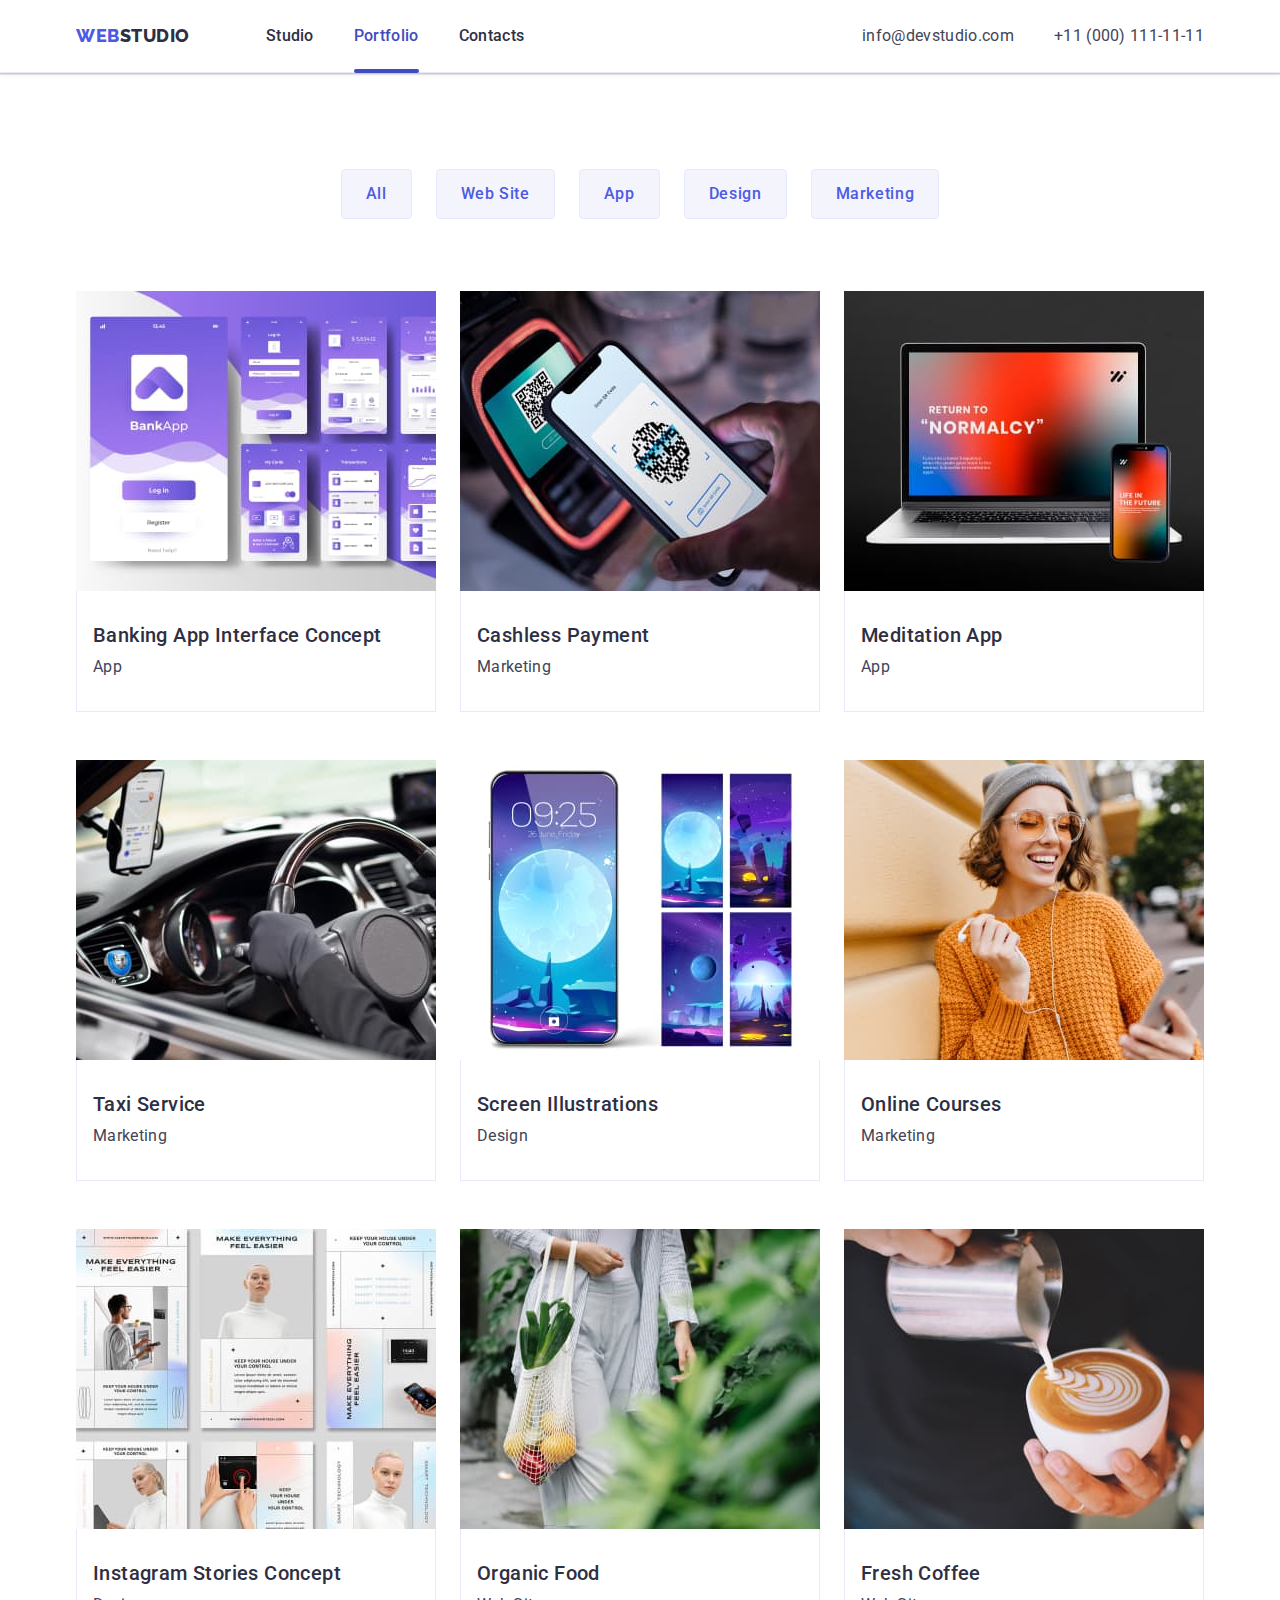
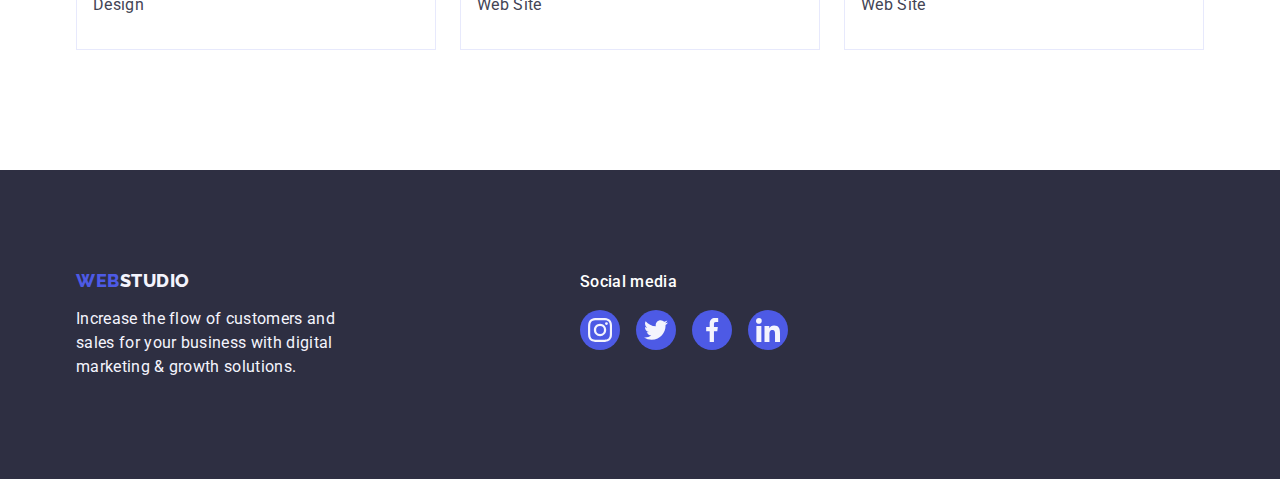
==== commit c502bf9c: "update" ====
--- a/portfolio.html
+++ b/portfolio.html
@@ -285,36 +285,32 @@
           <p class="footer-social-media">Social media</p>
           <ul class="socials-block-icons-footer">
             <li class="list">
-              <a class="footer-icons-link link" href=""
-                ><div class="socials-block">
-                  <svg class="socials-icons" width="24" height="24">
-                    <use href="./images/icons.svg#icon-instagram"></use>
-                  </svg></div
-              ></a>
+              <a class="footer-icons-link link" href="">
+                <svg class="socials-icons" width="24" height="24">
+                  <use href="./images/icons.svg#icon-instagram"></use>
+                </svg>
+              </a>
             </li>
             <li class="list">
-              <a class="footer-icons-link link" href=""
-                ><div class="socials-block">
-                  <svg class="socials-icons" width="24" height="24">
-                    <use href="./images/icons.svg#icon-twitter"></use>
-                  </svg></div
-              ></a>
+              <a class="footer-icons-link link" href="">
+                <svg class="socials-icons" width="24" height="24">
+                  <use href="./images/icons.svg#icon-twitter"></use>
+                </svg>
+              </a>
             </li>
             <li class="list">
-              <a class="footer-icons-link link" href=""
-                ><div class="socials-block">
-                  <svg class="socials-icons" width="24" height="24">
-                    <use href="./images/icons.svg#icon-facebook"></use>
-                  </svg></div
-              ></a>
+              <a class="footer-icons-link link" href="">
+                <svg class="socials-icons" width="24" height="24">
+                  <use href="./images/icons.svg#icon-facebook"></use>
+                </svg>
+              </a>
             </li>
             <li class="list">
-              <a class="footer-icons-link link" href=""
-                ><div class="socials-block">
-                  <svg class="socials-icons" width="24" height="24">
-                    <use href="./images/icons.svg#icon-linkedin"></use>
-                  </svg></div
-              ></a>
+              <a class="footer-icons-link link" href="">
+                <svg class="socials-icons" width="24" height="24">
+                  <use href="./images/icons.svg#icon-linkedin"></use>
+                </svg>
+              </a>
             </li>
           </ul>
         </div>
--- a/css/styles.css
+++ b/css/styles.css
@@ -341,7 +341,7 @@
   gap: 24px;
 }
 
-.socials-block {
+/*.socials-block {
   display: flex;
   align-items: center;
   justify-content: center;
@@ -351,7 +351,7 @@
   border-radius: 50%;
   background-color: var(--primary-brand-color);
   transition: background-color 250ms cubic-bezier(0.4, 0, 0.2, 1);
-}
+}*/
 
 .socials-block:hover {
   background-color: var(--green-color);
@@ -361,14 +361,15 @@
 }
 
 .socials-link {
-  display: flex;
-  align-items: center;
-  justify-content: center;
-  width: 100%;
-  height: 100%;
+  position: relative;
+  display: flex;
+  align-items: center;
+  justify-content: center;
+  width: 40px;
+  height: 40px;
   background-color: var(--primary-brand-color);
   border-radius: 50%;
-  background-color: 250ms cubic-bezier(0.4, 0, 0.2, 1);
+  transition: background-color 250ms cubic-bezier(0.4, 0, 0.2, 1);
 }
 
 .socials-link:hover,
@@ -410,15 +411,19 @@
   border: 1px solid var(--light-slate);
   width: 100%;
   height: 100%;
+  color: var(--light-slate);
+  transition: border-color 250ms cubic-bezier(0.4, 0, 0.2, 1),
+    color 250ms cubic-bezier(0.4, 0, 0.2, 1);
 }
 
 .customers-link:hover,
 .customers-link:focus {
-  border: 1px solid var(--pressed-state-color);
+  color: var(--pressed-state-color);
+  border-color: var(--pressed-state-color);
 }
 
 .customers-link:is(:hover) .customers-icons {
-  fill: var(--pressed-state-color);
+  fill: currentColor;
 }
 
 .customers-icons {
@@ -453,13 +458,14 @@
 }
 
 .footer-icons-link {
-  width: 100%;
-  height: 100%;
+  width: 40px;
+  height: 40px;
   background-color: var(--primary-brand-color);
   border-radius: 50%;
   display: flex;
   justify-content: center;
   align-items: center;
+  transition: background-color 250ms cubic-bezier(0.4, 0, 0.2, 1);
 }
 
 .footer-icons-link:hover,
@@ -529,9 +535,10 @@
   border-radius: 4px;
   border: 1px solid var(--accent-color);
   padding: 12px 24px;
-  transition: background-color 250ms cubic-bezier(0.4, 0, 0.2, 1);
-  box-shadow: 3px 1px rgba(0, 0, 0, 0.1), 0px 2px 1px rgba(0, 0, 0, 0.08),
-    0px 2px 2px rgba(0, 0, 0, 0.12);
+  transition: color 250ms cubic-bezier(0.4, 0, 0.2, 1),
+    background-color 250ms cubic-bezier(0.4, 0, 0.2, 1),
+    border-color 250ms cubic-bezier(0.4, 0, 0.2, 1),
+    box-shadow 250ms cubic-bezier(0.4, 0, 0.2, 1);
 }
 
 .filter:hover,
@@ -638,7 +645,7 @@
   transform: translate(-50%, -50%);
   box-shadow: 0px 1px 1px rgba(0, 0, 0, 0.14), 0px 1px 3px rgba(0, 0, 0, 0.12),
     0px 2px 1px rgba(0, 0, 0, 0.2);
-  transform: 250ms cubic-bezier(0.4, 0, 0.2, 1);
+  transition: transform 250ms cubic-bezier(0.4, 0, 0.2, 1);
 }
 
 .is-hidden {
